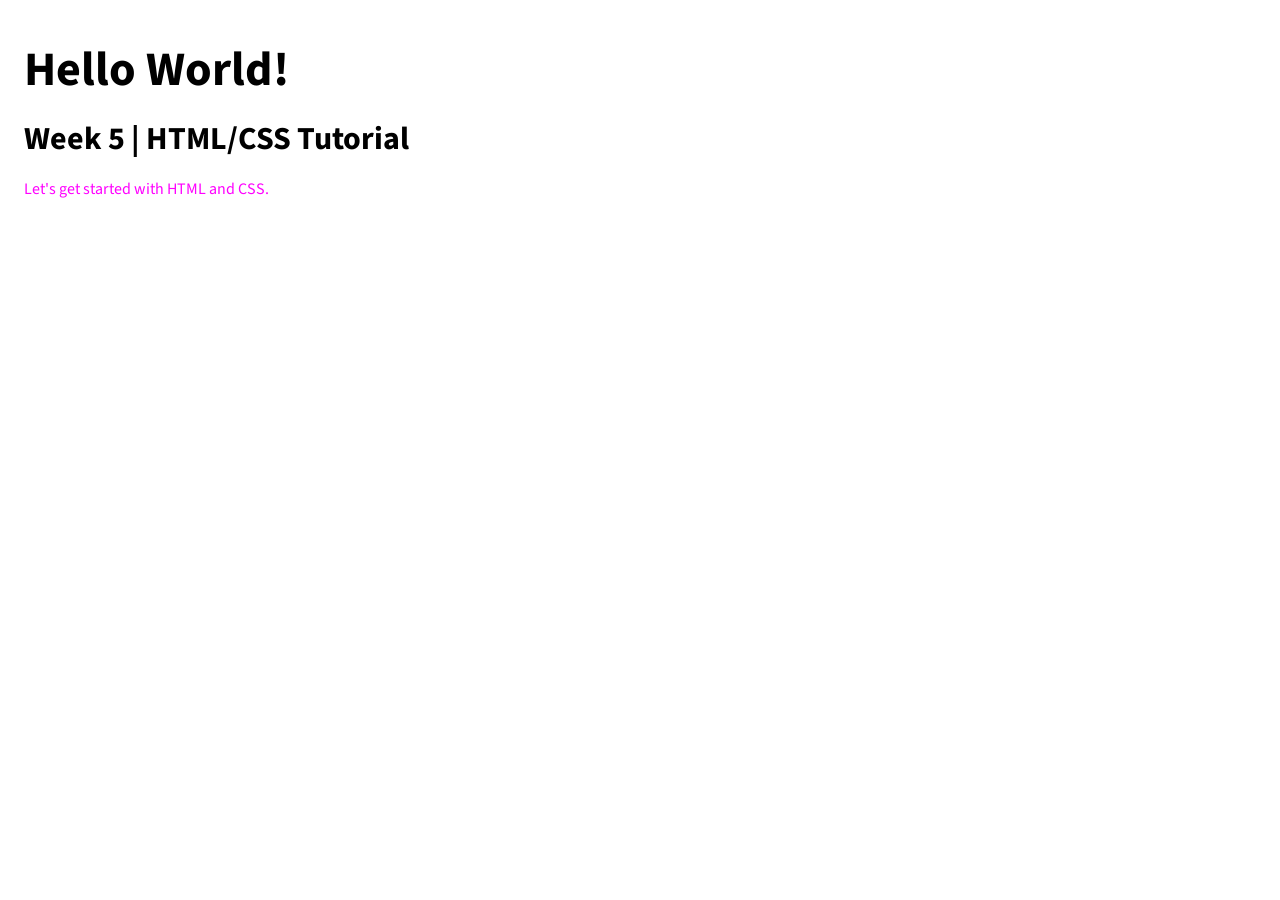
==== html_css-HW/index.html @ 16379dd5 "Added html hw" ====
<!DOCTYPE html>
  <head>
    <meta charset="utf-8">
    <title>HTML/CSS Intro Tutorial</title>
    <link rel="stylesheet" href="https://fonts.googleapis.com/css?family=Source+Sans+3">
    <link rel="stylesheet" href="./style.css">
  </head>
  <body>
    <h1>Hello World!</h1>
    <h3>Week 5 | HTML/CSS Tutorial</h3>
    <p>Let's get started with HTML and CSS. </p>
  </body>
</html>
---- html_css-HW/style.css ----
body {
  font-family: "Source Sans 3", sans-serif;
  font-size: 16px;
  padding: 1em;
}

h1 {
  font-size: 3em;
  margin: 0.25em 0;
}

h3 {
  font-size: 2em;
  margin: 0.25em 0;
}

h4 {
  font-size: 1.5em;
  margin: 0.25em 0;
  font-weight: bold;
}

p {
  font-size: 1em;
  color: magenta;
}
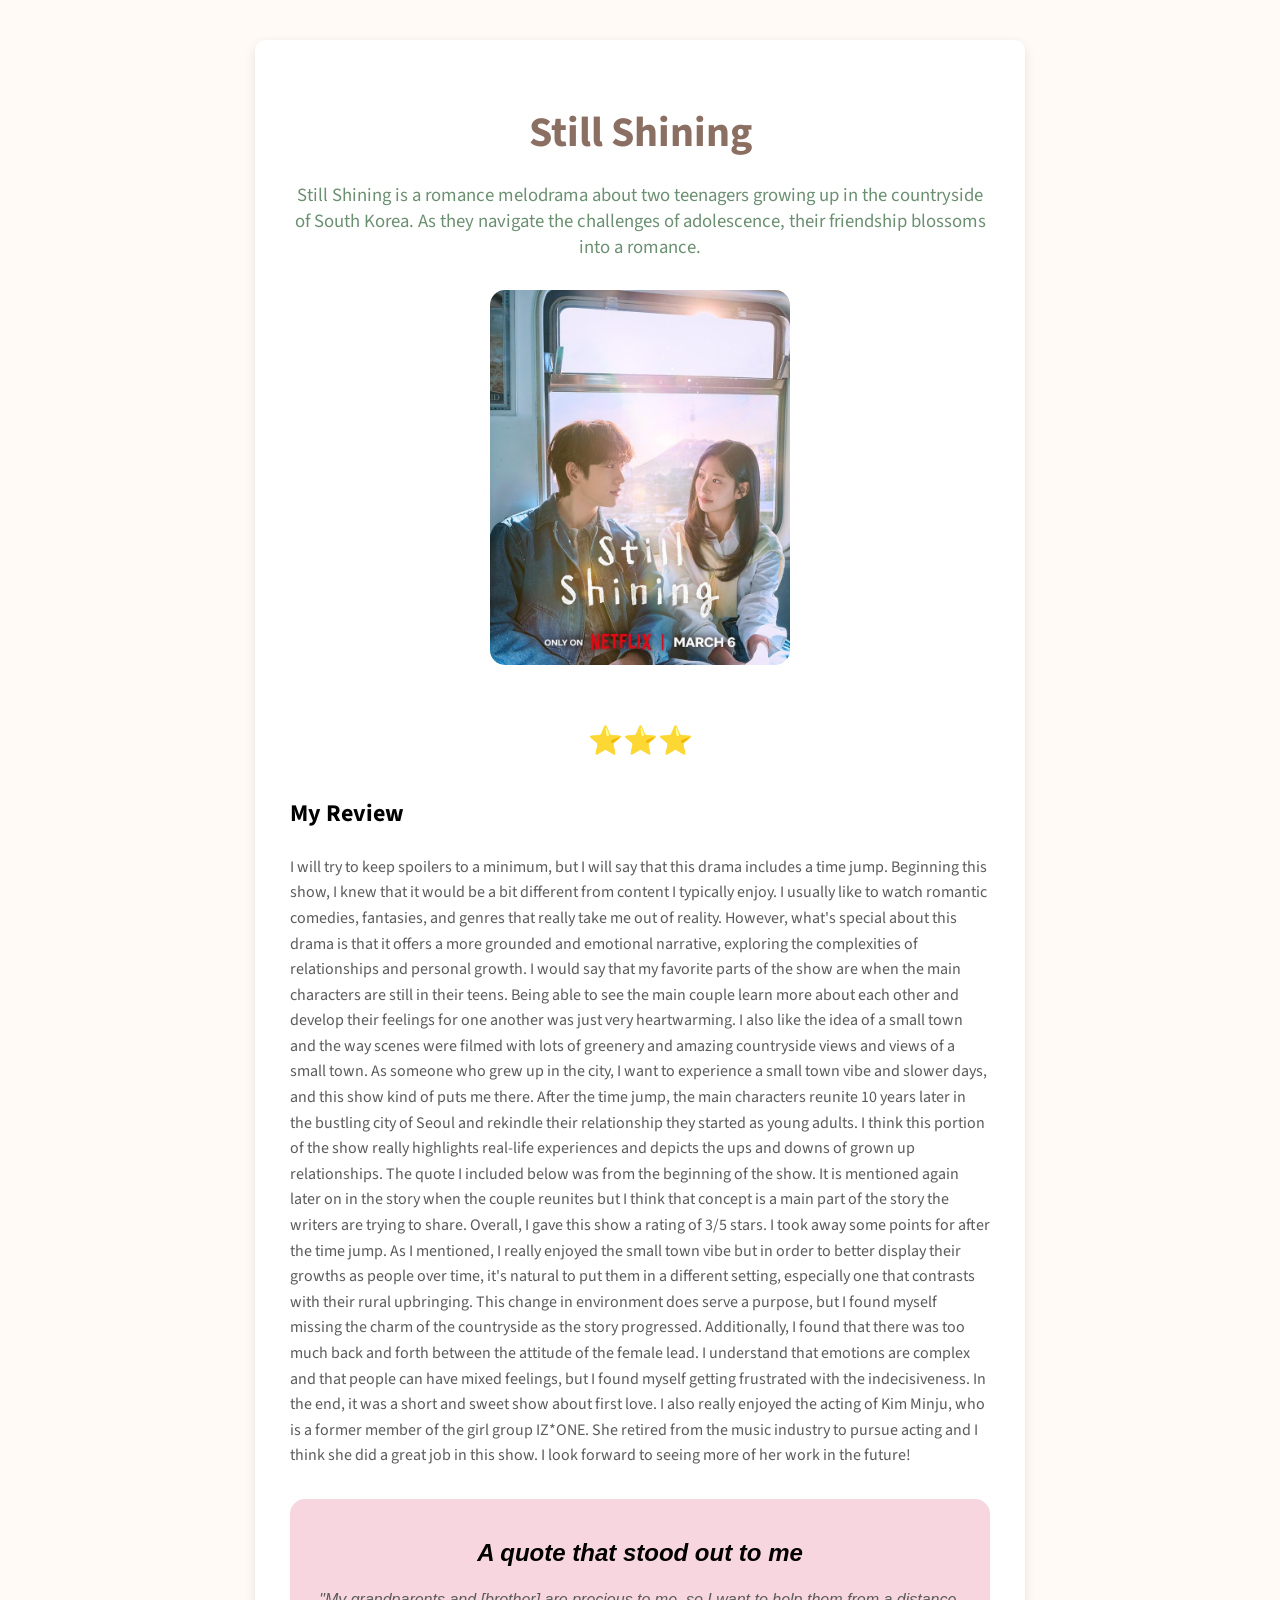
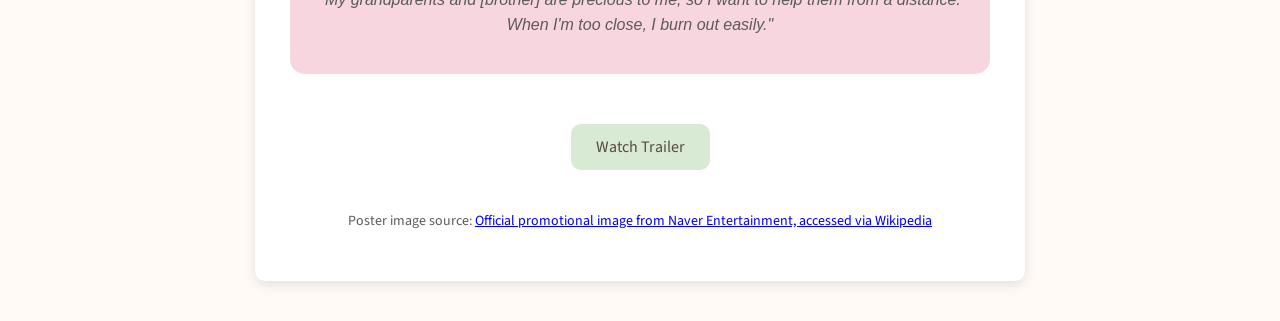
==== commit 8ada83a6: "Completed HTML HW Review" ====
--- a/html_css-HW/index.html
+++ b/html_css-HW/index.html
@@ -1,13 +1,104 @@
 <!DOCTYPE html>
+<html>
   <head>
     <meta charset="utf-8">
-    <title>HTML/CSS Intro Tutorial</title>
+    <title>K-Drama Review Card</title>
+
     <link rel="stylesheet" href="https://fonts.googleapis.com/css?family=Source+Sans+3">
+
     <link rel="stylesheet" href="./style.css">
+
   </head>
+
   <body>
-    <h1>Hello World!</h1>
-    <h3>Week 5 | HTML/CSS Tutorial</h3>
-    <p>Let's get started with HTML and CSS. </p>
+    
+    <!-- Main review section -->
+    <div class="review-card">
+
+      <h1>Still Shining</h1>
+
+      <h3>
+        Still Shining is a romance melodrama about two teenagers growing up in the countryside of South Korea.
+        As they navigate the challenges of adolescence, their friendship blossoms into a romance.
+      </h3>
+      
+      <!-- Poster image insert -->
+      <img 
+        src="still-shining.jpeg" 
+        alt="Still Shining Poster"
+        class="poster-image"
+      >
+
+      <!-- Star Rating -->
+      <p 
+        class="stars">⭐️⭐️⭐️
+      </p>
+
+      <!-- Review Section -->
+      <section class="review-text">
+        <h2>My Review</h2>
+        <p> 
+          I will try to keep spoilers to a minimum, but I will say that this drama includes a time jump.
+          Beginning this show, I knew that it would be a bit different from content I typically enjoy. I
+          usually like to watch romantic comedies, fantasies, and genres that really take me out of reality. 
+          However, what's special about this drama is that it offers a more grounded and emotional narrative,
+          exploring the complexities of relationships and personal growth. I would say that my favorite parts
+          of the show are when the main characters are still in their teens. Being able to see the main couple
+          learn more about each other and develop their feelings for one another was just very heartwarming. I
+          also like the idea of a small town and the way scenes were filmed with lots of greenery and amazing
+          countryside views and views of a small town. As someone who grew up in the city, I want to experience
+          a small town vibe and slower days, and this show kind of puts me there. After the time jump, the main
+          characters reunite 10 years later in the bustling city of Seoul and rekindle their relationship they 
+          started as young adults. I think this portion of the show really highlights real-life experiences and
+          depicts the ups and downs of grown up relationships. The quote I included below was from the beginning
+          of the show. It is mentioned again later on in the story when the couple reunites but I think that concept
+          is a main part of the story the writers are trying to share. Overall, I gave this show a rating of 3/5 stars.
+          I took away some points for after the time jump. As I mentioned, I really enjoyed the small town vibe but
+          in order to better display their growths as people over time, it's natural to put them in a different setting,
+          especially one that contrasts with their rural upbringing. This change in environment does serve a purpose,
+          but I found myself missing the charm of the countryside as the story progressed. Additionally, I found that
+          there was too much back and forth between the attitude of the female lead. I understand that emotions are
+          complex and that people can have mixed feelings, but I found myself getting frustrated with the indecisiveness.
+          In the end, it was a short and sweet show about first love. I also really enjoyed the acting of Kim Minju, who
+          is a former member of the girl group IZ*ONE. She retired from the music industry to pursue acting and I think she
+          did a great job in this show. I look forward to seeing more of her work in the future!
+        </p>
+      </section>
+      <!-- Quote Section -->
+      <section class="quote-box">
+
+        <h2>A quote that stood out to me</h2>
+
+        <p> 
+          "My grandparents and [brother] are precious to me, so I want to help them from a distance.
+          When I'm too close, I burn out easily."  
+        </p>
+
+        </section>
+
+        <section>
+          <a 
+          href="https://www.youtube.com/watch?v=A9PqGqv3FBw"
+          target="_blank"
+          class="trailer-button"
+          >
+          Watch Trailer
+          </a>
+
+        </section>
+        <!-- Image credit -->
+        <footer>
+          <p>Poster image source: 
+            <a
+              href="https://m.entertain.naver.com/now/article/445/0000386865"
+              target="_blank"
+            >
+            Official promotional image from Naver Entertainment,
+            accessed via Wikipedia
+            </a>
+          </p>
+        </footer>
+
+    </div>
   </body>
 </html>
--- a/html_css-HW/style.css
+++ b/html_css-HW/style.css
@@ -1,26 +1,110 @@
 body {
+  background-color: #fffaf5;
   font-family: "Source Sans 3", sans-serif;
-  font-size: 16px;
-  padding: 1em;
+  margin: 0;
+  padding: 40px;
 }
 
-h1 {
-  font-size: 3em;
-  margin: 0.25em 0;
+/* Main Review Card */
+
+.review-card {
+  background-color: white;
+  max-width: 700px;
+  margin: auto;
+  padding: 35px;
+  border-radius: 10px;
+
+  box-shadow: 0 4px 12px rgba(0, 0, 0, 0.1);
+  
+  text-align: center;
 }
 
-h3 {
-  font-size: 2em;
-  margin: 0.25em 0;
+/* Title */
+
+h1 {
+  color: #8b6f62;
+  font-size: 42px;
+  margin-bottom: 10px;
 }
 
-h4 {
-  font-size: 1.5em;
-  margin: 0.25em 0;
-  font-weight: bold;
+/* Subtitle */
+
+h3 {
+  color: #6b8f71;
+  font-weight: normal;
+  margin-bottom: 30px;
 }
 
+/* Poster image */
+
+.poster-image {
+  width: 300px;
+  border-radius: 15px;
+  margin-bottom: 20px;
+}
+
+/* Review text left alignment */
+.review-text {
+  text-align: left;
+  line-height: 1.8;
+}
+
+/* Star Rating */
+
 p {
-  font-size: 1em;
-  color: magenta;
+  color: #5b5b5b;
+  line-height: 1.6;
+}
+
+.stars {
+  font-size: 28px;
+}
+
+/* Quote */
+
+.quote-box {
+  background-color: #f7d6e0;
+
+  font-style: italic;
+
+  padding: 20px;
+
+  border-radius: 15px; 
+
+  margin-top: 30px;
+  margin-bottom: 30px;
+}
+
+/* Trailer button */
+
+.trailer-button {
+  background-color: #d8ead3;
+
+  color: #5a4a42;
+
+  text-decoration: none;
+
+  padding: 12px 25px;
+
+  border-radius: 10px;
+
+  display: inline-block;
+
+  margin-top: 20px;
+
+  transition: 0.3s;
+}
+
+/* Hovering effect */
+
+.trailer-button:hover {
+  background-color: #f7d6e0;
+}
+
+/* Footer */
+
+footer {
+  margin-top: 40px;
+  font-size: 14px;
+  color: gray;
 }
